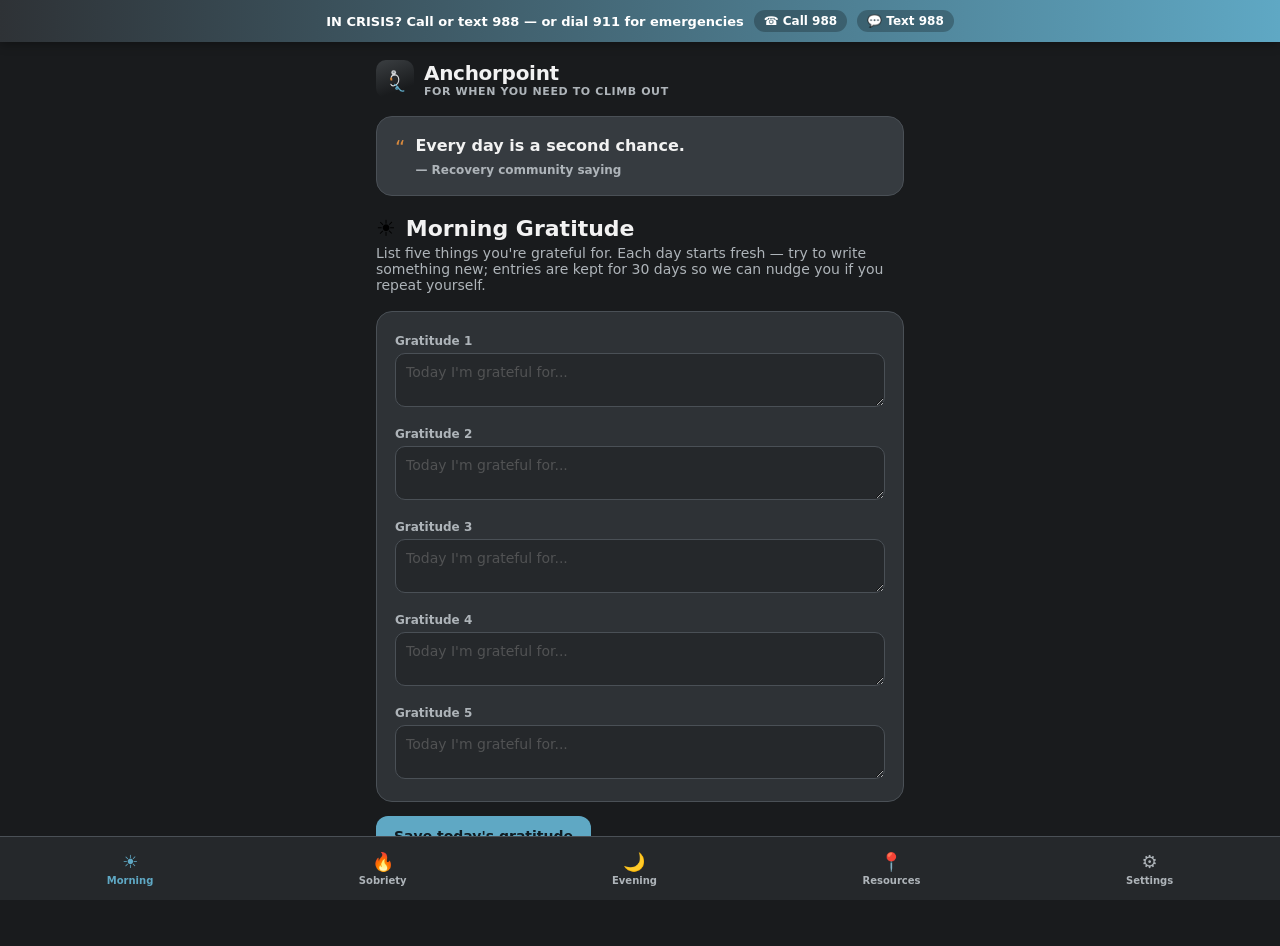
==== index.html @ 698696b4 "Add files via upload" ====
<!DOCTYPE html>
<html lang="en">
<head>
<meta charset="UTF-8" />
<meta name="viewport" content="width=device-width, initial-scale=1, viewport-fit=cover" />
<title>Anchorpoint — For When You Need To Climb Out</title>
<meta name="description" content="A free daily companion: gratitude journaling, sobriety tracking, nightly reflection, and local resources." />
<link rel="manifest" href="manifest.json" />
<link rel="icon" type="image/png" sizes="192x192" href="icon-192.png" />
<link rel="icon" type="image/png" sizes="512x512" href="icon-512.png" />
<link rel="apple-touch-icon" sizes="180x180" href="apple-touch-icon.png" />
<link rel="apple-touch-icon" sizes="167x167" href="apple-touch-icon-167.png" />
<link rel="apple-touch-icon" sizes="152x152" href="apple-touch-icon-152.png" />
<meta name="theme-color" content="#191B1D" />
<meta name="apple-mobile-web-app-capable" content="yes" />
<meta name="mobile-web-app-capable" content="yes" />
<meta name="apple-mobile-web-app-status-bar-style" content="black-translucent" />
<meta name="apple-mobile-web-app-title" content="Anchorpoint" />
<meta name="format-detection" content="telephone=no" />
<style>
* { box-sizing: border-box; }
html, body { margin: 0; padding: 0; }
body { -webkit-font-smoothing: antialiased; font-family: system-ui, -apple-system, sans-serif; }
input, textarea, button { font: inherit; }
::placeholder { opacity: 0.55; }
a { color: inherit; text-decoration: none; }
button { font-family: inherit; }
#root { min-height: 100vh; }
</style>
</head>
<body>
<div id="root"></div>
<script>
"use strict";

/* ===========================================================
   THEME TOKENS — Vivid / Calming / Modern (no pastels)
=========================================================== */
var THEMES = {
  anchorpoint: {
    name: "Anchorpoint", bg: "#191B1D", bgSoft: "#25282B", card: "#2E3236", cardAlt: "#363B40",
    border: "#4A5056", text: "#F2F2F2", textMuted: "#AEB4B9", primary: "#5FA8C4", primaryText: "#0F1B21",
    secondary: "#8B9096", accent: "#D98A3D", crisisBg: "linear-gradient(90deg,#2E3236,#5FA8C4)",
    crisisText: "#FFFFFF", display: "'Helvetica Neue', system-ui, sans-serif", body: "system-ui, sans-serif"
  },
  vivid: {
    name: "Vivid", bg: "#0B0E14", bgSoft: "#11151F", card: "#161B26", cardAlt: "#1C2230",
    border: "#2A3142", text: "#F5F7FA", textMuted: "#A6AFC0", primary: "#FF3D6E", primaryText: "#FFFFFF",
    secondary: "#00D9C0", accent: "#FFC400", crisisBg: "linear-gradient(90deg,#FF3B30,#FF8A00)",
    crisisText: "#FFFFFF", display: "'Arial Black', system-ui, sans-serif", body: "system-ui, sans-serif"
  },
  calming: {
    name: "Calming", bg: "#0E1B2A", bgSoft: "#122335", card: "#16263A", cardAlt: "#1B2D44",
    border: "#2B435C", text: "#E8F0EE", textMuted: "#9FB6C4", primary: "#3FA796", primaryText: "#06231E",
    secondary: "#6C8EBF", accent: "#C9A227", crisisBg: "linear-gradient(90deg,#1B4332,#2D6A4F)",
    crisisText: "#FFD60A", display: "Georgia, 'Times New Roman', serif", body: "system-ui, sans-serif"
  },
  modern: {
    name: "Modern", bg: "#FAFAFA", bgSoft: "#FFFFFF", card: "#FFFFFF", cardAlt: "#F2F3F5",
    border: "#E3E5E9", text: "#111827", textMuted: "#6B7280", primary: "#2563EB", primaryText: "#FFFFFF",
    secondary: "#111827", accent: "#DC2626", crisisBg: "#111827",
    crisisText: "#FFFFFF", display: "'Helvetica Neue', system-ui, sans-serif", body: "system-ui, sans-serif"
  }
};

/* ===========================================================
   366 NON-REPEATING NIGHTLY JOURNAL TOPICS
=========================================================== */
var TOPIC_BANK = {
  "Recovery": [
    "What does sobriety mean to you today?","Describe one trigger you faced today and how you handled it.",
    "What's one tool from your recovery toolkit you used this week?","Write about a moment today when you chose recovery over an old habit.",
    "What does \"one day at a time\" mean to you right now?","Who in your recovery network can you lean on this week?",
    "What does relapse prevention look like for you today?","Describe a craving you noticed today without acting on it.",
    "What step or principle of your program stood out today?","Write a letter to your future self about staying sober.",
    "What does accountability look like in your life right now?","Describe how your body feels different since getting sober.",
    "What's a recovery milestone you're working toward?","How did you practice honesty with yourself today?",
    "What does surrender mean in your recovery journey?","Write about a meeting, sponsor call, or support conversation you had.",
    "What's one fear about staying sober long-term?","Describe what \"rock bottom\" taught you.",
    "What boundary protected your recovery today?","How do you define a \"good recovery day\"?",
    "What's something about recovery that surprised you?","Write about a time recovery felt hard but you stayed the course.",
    "What does service to others look like for you in recovery?","Describe your relationship with structure and routine.",
    "What's a slogan or saying that keeps you grounded?","How has your definition of fun changed in sobriety?",
    "What does spiritual growth look like for you this week?","Write about a craving you overcame and how.",
    "What does \"progress not perfection\" mean to you today?","Describe a moment you felt proud of your recovery.",
    "What's one thing you're learning about yourself in recovery?","How do you handle boredom without old habits?",
    "What does it mean to forgive yourself in recovery?","Write about your support system and what makes it work.",
    "What's a recovery tool you haven't tried yet but want to?","Describe how your priorities have shifted since getting sober.",
    "What does \"keep it simple\" mean in your daily life?","Write about a time you asked for help in recovery.",
    "What does humility look like for you today?","How do you stay motivated on hard days?",
    "What's something recovery has given you that addiction took away?","Describe a ritual or routine that supports your sobriety.",
    "What does it feel like to trust yourself again?","Write about a moment of gratitude for your sobriety.",
    "What's one thing you'd tell someone just starting recovery?","How do you celebrate small wins in recovery?"
  ],
  "Mental Health": [
    "How would you describe your mood today, and why?","What's one thought pattern you noticed today that wasn't helpful?",
    "Describe a moment of anxiety today and what helped.","What does rest actually look like for you right now?",
    "Write about a feeling you've been avoiding.","What coping skill did you use today?",
    "How does your body feel when you're stressed?","What's something weighing on your mind tonight?",
    "Describe what calm feels like in your body.","What's a thought you want to challenge tonight?",
    "How did you take care of your mental health today?","What does self-compassion sound like in your own voice?",
    "Write about a time you felt truly understood.","What's one thing reflection has taught you lately?",
    "How do you know when you need to slow down?","Describe a moment you felt overwhelmed and what you did next.",
    "What's something you're proud of mentally pushing through today?","Write about your relationship with sleep this week.",
    "What does it feel like when your mind is loud?","How do you talk to yourself when you make a mistake?",
    "What's a worry you can set down for tonight?","Describe a feeling you had today without judging it.",
    "What helps you feel grounded when emotions run high?","Write about a pattern you're trying to change.",
    "What does emotional honesty look like for you?","How did you regulate a strong emotion today?",
    "What's something your mind needed today that it didn't get?","Describe what it feels like to feel safe.",
    "What's a small mental health win from today?","How do you separate your thoughts from facts?",
    "Write about a moment of clarity today.","What does healing feel like lately?",
    "How do you know the difference between rest and avoidance?","What's something you need to grieve or let go of?",
    "Describe how stress shows up in your body.","What's one boundary your mental health needs this week?",
    "How did you show yourself patience today?","What's a thought that kept coming back today?",
    "Write about what peace of mind looks like for you.","How do you recover after a hard emotional moment?",
    "What's something you're learning to sit with instead of fix?","Describe a moment you felt present today.",
    "What does it mean to feel \"enough\" today?","How did your inner critic show up today, and how did you respond?",
    "What's one thing you can do tomorrow for your mental health?","Write about a feeling that surprised you today."
  ],
  "Self-Care": [
    "What's one thing you did today just for you?","Describe your ideal morning routine.",
    "What does your body need more of this week?","Write about a meal that nourished you today.",
    "What's one habit you want to build for your wellbeing?","How did movement show up in your day, big or small?",
    "What's something you need to say no to this week?","Describe a moment of stillness today.",
    "What does \"taking care of yourself\" mean to you right now?","Write about a small comfort that helped today.",
    "What's one thing in your space that needs tidying or care?","How do you recharge after a hard day?",
    "What's a self-care habit you used to skip that you keep now?","Describe how you treated your body today.",
    "What's something you're proud of doing for your health today?","Write about a boundary you set for your own wellbeing.",
    "What does hydration, food, and sleep look like for you today?","What's one thing you'd add to your self-care routine?",
    "How do you know when you need a break?","Describe a moment you chose rest over hustle.",
    "What's something kind you can do for yourself tomorrow?","Write about a hobby or activity that fills your cup.",
    "What does it feel like to slow down on purpose?","How did you protect your energy today?",
    "What's one small luxury you allowed yourself this week?","Describe your relationship with your physical health right now.",
    "What's something you need to forgive your body for?","Write about a self-care practice that didn't work and why.",
    "What does it look like to put yourself first today?","How do you make time for joy in your routine?",
    "What's a sensory experience that calmed you today?","Describe how sunlight or fresh air affected your mood today.",
    "What's one thing your future self will thank you for doing today?","Write about a routine that grounds you.",
    "What does \"enough\" rest look like for your week?","How did you celebrate your body today?",
    "What's a self-care myth you've had to unlearn?","Describe a moment you chose comfort over perfection.",
    "What's one thing you can simplify in your daily routine?","How do you nurture your creativity?",
    "What's a ritual that marks the start or end of your day?","Write about how nature affected your mood this week.",
    "What does balance look like for you right now?","How did you listen to your body's signals today?",
    "What's one act of self-respect you practiced today?","Describe what it means to be gentle with yourself today."
  ],
  "Communication": [
    "Describe a conversation today where you spoke up for yourself.","What's something you need to communicate but haven't yet?",
    "Write about a time you listened more than you spoke today.","How did you handle disagreement today?",
    "What's a boundary you communicated this week?","Describe a moment you chose honesty over avoidance.",
    "What's something you wish you'd said differently today?","How do you ask for help when you need it?",
    "Write about a time you apologized and meant it.","What does active listening look like for you?",
    "Describe a conversation that left you feeling heard.","What's a hard conversation you're avoiding?",
    "How do you express anger in a healthy way?","What's something you need to clarify with someone?",
    "Write about a time you set a boundary and held it.","How do you communicate your needs without guilt?",
    "What's a misunderstanding you cleared up recently?","Describe how you handle feedback or criticism.",
    "What's one thing you appreciate about how someone communicates with you?","How do you stay calm during conflict?",
    "Write about a time silence said more than words.","What's a communication pattern from your past you're trying to change?",
    "How do you check in with someone you care about?","What's something you need to ask for directly?",
    "Describe a time you said no and it felt right.","What does vulnerability in conversation feel like for you?",
    "How do you repair a relationship after a conflict?","Write about a time you advocated for yourself.",
    "What's a word or tone you want to use less often?","How do you know when a conversation needs to happen?",
    "Describe a moment you chose curiosity over judgment.","What's something you need to thank someone for, out loud?",
    "How do you handle being misunderstood?","Write about a conversation you've been rehearsing in your head.",
    "What does respect sound like in conversation?","How do you communicate when you're triggered?",
    "What's a question you wish someone would ask you?","Describe a time you held your tongue and it helped.",
    "How do you give feedback without causing harm?","What's something you need to be more direct about?",
    "Write about how tone affects your conversations.","What's a conversation you're grateful you had?",
    "How do you communicate love or care to others?","What's a pattern of defensiveness you're working on?",
    "Describe a moment you chose connection over being right.","How do you want to be communicated with?"
  ],
  "Relationships": [
    "Write about a relationship that's healing in your life.","What does trust look like with someone close to you right now?",
    "Describe a relationship you're working to repair.","What's something you appreciate about someone in your life today?",
    "How has sobriety changed your relationships?","Write about a friend who shows up for you.",
    "What's a relationship boundary you're proud of holding?","Describe how your relationship with family has shifted.",
    "What's something you need from a relationship right now?","How do you show love to the people you care about?",
    "Write about a relationship you've had to let go of.","What does a healthy relationship look like to you?",
    "Describe a moment of connection you had today.","What's something you're learning about being a partner, parent, or friend?",
    "How do you rebuild trust after it's been broken?","Write about someone who believes in you.",
    "What's a relationship pattern you don't want to repeat?","Describe how you show up for others now versus before.",
    "What's something you need to forgive in a relationship?","How do you balance independence and closeness?",
    "Write about a relationship that challenges you to grow.","What does loyalty mean to you?",
    "Describe a moment someone showed up for you unexpectedly.","What's a relationship you're grateful for tonight?",
    "How do you handle people who aren't supportive of your recovery?","Write about your relationship with your children or family role.",
    "What's something you want to repair with someone this month?","Describe what unconditional support looks like to you.",
    "What's a relationship lesson your journey has taught you?","How do you maintain friendships while protecting your sobriety?",
    "Write about a mentor or role model in your life.","What's something you need to say to someone you've hurt?",
    "Describe a relationship where you feel fully yourself.","What's a way you've grown as a friend or family member?",
    "How do you handle distance in a relationship that matters to you?","Write about a time someone's patience changed you.",
    "What's something you admire about a person close to you?","Describe how your relationship with yourself affects others.",
    "What's a new relationship you'd like to build?","How do you know who deserves your trust?",
    "Write about a relationship that taught you to set boundaries.","What's something you need to release from an old relationship?",
    "Describe a moment of forgiveness, given or received.","What does chosen family mean to you?",
    "How do you show up differently in relationships since getting sober?","Write about a relationship you want to nurture this week."
  ],
  "Looking Back": [
    "What's one thing addiction took from you that you're reclaiming?","Write about a memory you've made peace with.",
    "What's something you've learned from a past mistake?","Describe how far you've come since your hardest days.",
    "What's a lie addiction told you that you no longer believe?","Write about a moment you knew things had to change.",
    "What's something you regret, and what have you done to make amends?","Describe a relationship that's healing since your hardest days.",
    "What's a version of yourself you're grateful you left behind?","Write about the moment you decided to get help.",
    "What's something you're still working to forgive yourself for?","Describe how shame showed up in your past and how you handle it now.",
    "What's a pattern from your past you refuse to repeat?","Write about someone you owe an apology to, and what you'd say.",
    "What's a consequence of addiction that taught you the most?","Describe what hitting your turning point felt like.",
    "What's something you've rebuilt since getting sober?","Write about a fear from your past that no longer controls you.",
    "What's a belief about yourself addiction created that you're unlearning?","Describe how your definition of strength has changed.",
    "What's something you've had to grieve from your past?","Write about a moment of denial you can now see clearly.",
    "What's a wound from your past you're actively healing?","Describe how you've made peace with time you feel you lost.",
    "What's something you're proud you survived?","Write about a person you've forgiven from your past.",
    "What's a habit from your past life you've replaced with something healthier?","Describe what accountability has looked like in repairing the past.",
    "What's something your past self needed to hear?","Write a letter of compassion to who you were a year ago.",
    "What's a memory that used to bring shame that now brings perspective?","Describe how your story has shaped your recovery journey.",
    "What's something you've stopped blaming yourself for?","Write about how you've changed the story you tell about your past.",
    "What's a relationship from your past that taught you who not to be?","Describe a moment you chose growth over guilt.",
    "What's something you needed during your hardest days that you can give yourself now?","Write about how your past has shaped your purpose today.",
    "What's a wall you've broken down since your hardest season?","Describe what closure looks like for a chapter of your past.",
    "What's something you're finally ready to let go of?","Write about the difference between who you were and who you are.",
    "What's a painful memory that's lost its power over you?","Describe how you honor your past without living in it.",
    "What's something your story can offer someone still struggling?","Write about the courage it took to get to today."
  ],
  "Positive Memories": [
    "Describe a memory that always makes you smile.","Write about a moment you felt completely free.",
    "What's a memory with family that you cherish?","Describe a moment you felt proud of yourself.",
    "What's a happy memory from childhood you'd like to revisit?","Write about a trip or place that brought you peace.",
    "What's a memory of laughter you haven't thought about in a while?","Describe a moment someone made you feel truly loved.",
    "What's a memory from early sobriety you're grateful for?","Write about a small moment of joy from this past year.",
    "What's a memory that reminds you who you really are?","Describe a celebration or milestone you'll never forget.",
    "What's a memory with a grandparent, parent, or mentor that shaped you?","Write about a time you felt completely at peace.",
    "What's a memory of accomplishment outside of recovery?","Describe a moment of connection with nature you remember fondly.",
    "What's a memory that reminds you of your strength?","Write about a song, smell, or place that brings back good memories.",
    "What's a memory with your kids or grandkids you treasure?","Describe a time a stranger's kindness stuck with you.",
    "What's a memory of overcoming something hard?","Write about a favorite holiday or tradition memory.",
    "What's a memory that still makes you laugh out loud?","Describe a moment you felt unconditionally accepted.",
    "What's a memory from a hobby or passion that lights you up?","Write about a pet or animal that brought you joy.",
    "What's a memory of feeling safe and at home?","Describe a moment you felt brave.",
    "What's a memory of a friendship that shaped who you are?","Write about your favorite memory from this past month.",
    "What's a memory of a meal shared with people you love?","Describe a moment you felt limitless possibility.",
    "What's a memory tied to music that still moves you?","Write about a moment you felt deeply grateful.",
    "What's your favorite memory of a sibling or sibling figure?","Describe a memory of being outdoors that grounded you.",
    "What's a memory that taught you something about love?","Write about a time you surprised yourself in a good way.",
    "What's your favorite memory from before things got hard?","Describe a moment of pure contentment.",
    "What's a memory that reminds you life is worth living?","Write about a teacher, coach, or mentor's words that stuck with you.",
    "What's a memory of helping someone that felt good?","Describe a moment you felt hope for the first time in a while.",
    "What's a favorite memory you've made since getting sober?","Write about a memory you want to create more of."
  ],
  "Goals": [
    "What's one goal you're working toward this month?","Write about a habit you want to build this year.",
    "What does success look like for you six months from now?","Describe a goal that scares you a little, in a good way.",
    "What's one small step you can take tomorrow toward a bigger goal?","Write about a skill you want to learn in recovery.",
    "What's a financial goal you're working toward?","Describe what your ideal day looks like a year from now.",
    "What's one relationship goal you have?","Write about a career or work goal you're pursuing.",
    "What's a health goal you want to commit to?","Describe a goal you've already accomplished in recovery.",
    "What's something you want to learn more about?","Write about a goal you've had to adjust and why.",
    "What's a creative project you want to start or finish?","Describe what \"thriving\" looks like for you, not just surviving.",
    "What's a goal you've been putting off?","Write about a goal that would make your future self proud.",
    "What's one thing you want to accomplish before the year ends?","Describe a goal related to your family or home life.",
    "What's a goal you have for your mental health?","Write about a dream you haven't given up on.",
    "What's one habit you want to break this year?","Describe a goal that connects to helping others.",
    "What's something you want to be known for?","Write about a goal tied to your education or training.",
    "What's one thing standing between you and a goal, and how will you move past it?","Describe a five-year vision for your life.",
    "What's a goal you can celebrate progress on this week?","Write about a goal related to your sobriety milestones.",
    "What's something you want to give yourself permission to want?","Describe a goal you're working on with someone else's support.",
    "What's one fear holding you back from a goal?","Write about a goal you set just for yourself, no one else.",
    "What's a goal related to your living situation or home?","Describe what \"enough\" looks like for your goals, avoiding burnout.",
    "What's a goal you want to revisit and recommit to?","Write about how your goals have changed since getting sober.",
    "What's one thing you can do this week to move closer to a goal?","Describe a goal that reflects your values, not just achievement.",
    "What's a travel or adventure goal you have?","Write about a goal you want to accomplish with your family.",
    "What's something you're building toward that excites you?","Describe the version of yourself your goals are leading you to become.",
    "What's one goal you're proud to be chasing, even if it's hard?","Write about what you want this next chapter of your life to look like."
  ]
};

function buildTopicDeck() {
  var all = [];
  Object.keys(TOPIC_BANK).forEach(function(cat) {
    TOPIC_BANK[cat].forEach(function(t) { all.push({ category: cat, text: t }); });
  });
  var seed = 19840613;
  function rand() {
    seed = (seed + 0x6d2b79f5) | 0;
    var t = Math.imul(seed ^ (seed >>> 15), 1 | seed);
    t = (t + Math.imul(t ^ (t >>> 7), 61 | t)) ^ t;
    return ((t ^ (t >>> 14)) >>> 0) / 4294967296;
  }
  for (var i = all.length - 1; i > 0; i--) {
    var j = Math.floor(rand() * (i + 1));
    var tmp = all[i]; all[i] = all[j]; all[j] = tmp;
  }
  return all.slice(0, 366);
}
var TOPIC_DECK = buildTopicDeck();

function dayOfYear(d) {
  var start = new Date(d.getFullYear(), 0, 0);
  return Math.floor((d - start) / 86400000);
}
function dateKey(d) {
  var y = d.getFullYear();
  var m = String(d.getMonth() + 1).padStart(2, "0");
  var day = String(d.getDate()).padStart(2, "0");
  return y + "-" + m + "-" + day;
}

var QUOTES = [
  ["One day at a time.", "Alcoholics Anonymous saying"],
  ["This too shall pass.", "Persian proverb"],
  ["Progress, not perfection.", "Recovery community saying"],
  ["The journey of a thousand miles begins with a single step.", "Lao Tzu"],
  ["Fall seven times, stand up eight.", "Japanese proverb"],
  ["Out of difficulties grow miracles.", "Jean de La Bruyere"],
  ["What lies behind us and before us are small matters compared to what lies within us.", "Ralph Waldo Emerson"],
  ["Turn your wounds into wisdom.", "Oprah Winfrey"],
  ["You are not your mistakes.", "Recovery community saying"],
  ["Rock bottom became the solid foundation on which I rebuilt my life.", "J.K. Rowling"],
  ["Courage doesn't always roar.", "Mary Anne Radmacher"],
  ["The cave you fear to enter holds the treasure you seek.", "Joseph Campbell"],
  ["Healing takes time, and asking for help is a courageous step.", "Mariska Hargitay"],
  ["You don't have to see the whole staircase, just take the first step.", "Martin Luther King Jr."],
  ["Every storm runs out of rain.", "Maya Angelou"],
  ["What we plant in the soil of contemplation, we shall reap in the harvest of action.", "Meister Eckhart"],
  ["You are stronger than you think.", "Recovery community saying"],
  ["Be patient with yourself. Self-growth is tender; it's holy ground.", "Stephen Covey"],
  ["The only way out is through.", "Robert Frost"],
  ["Hope is the thing with feathers.", "Emily Dickinson"],
  ["It does not matter how slowly you go as long as you do not stop.", "Confucius"],
  ["Just keep going. Everybody gets better if they keep at it.", "Ted Lasso (Apple TV)"],
  ["A smooth sea never made a skilled sailor.", "Franklin D. Roosevelt"],
  ["Not all storms come to disrupt your life, some come to clear your path.", "Recovery community saying"],
  ["Recovery is not a race. You don't have to feel guilty if it takes you longer than you thought it would.", "Recovery community saying"],
  ["Nothing changes if nothing changes.", "Recovery community saying"],
  ["Keep your face always toward the sunshine, and shadows will fall behind you.", "Walt Whitman"],
  ["Difficult roads often lead to beautiful destinations.", "Zig Ziglar"],
  ["You are allowed to be both a masterpiece and a work in progress.", "Sophia Bush"],
  ["The strongest people are not those who show strength in front of us, but those who win battles we know nothing about.", "Recovery community saying"],
  ["With the new day comes new strength and new thoughts.", "Eleanor Roosevelt"],
  ["Sobriety doesn't mean the end. It means the beginning of a new life.", "Recovery community saying"],
  ["I am not what happened to me, I am what I choose to become.", "Carl Jung"],
  ["The struggle you're in today is developing the strength you need for tomorrow.", "Robert Tew"],
  ["Sometimes the smallest step in the right direction ends up being the biggest step of your life.", "Naeem Callaway"],
  ["It always seems impossible until it's done.", "Nelson Mandela"],
  ["You have power over your mind, not outside events.", "Marcus Aurelius"],
  ["Growth is painful. Change is painful. But nothing is as painful as staying stuck somewhere you don't belong.", "Mandy Hale"],
  ["The wound is the place where the light enters you.", "Rumi"],
  ["Trust the timing of your life.", "Recovery community saying"],
  ["Every day is a second chance.", "Recovery community saying"],
  ["Be gentle with yourself, you're doing the best you can.", "Recovery community saying"],
  ["Surrender to win.", "Alcoholics Anonymous saying"],
  ["Let go or be dragged.", "Zen proverb"],
  ["You can't go back and change the beginning, but you can start where you are and change the ending.", "C.S. Lewis"],
  ["The comeback is always stronger than the setback.", "Recovery community saying"],
  ["What you survived was not weakness, it was the proof you can endure.", "Recovery community saying"],
  ["Action is the foundational key to all success.", "Pablo Picasso"],
  ["The best way out is always through.", "Robert Frost"],
  ["You are someone's reason to keep going.", "Recovery community saying"]
];

var RESOURCE_CATEGORIES = [
  { key: "crisis", label: "Crisis Support", desc: "988 Suicide & Crisis Lifeline, Crisis Text Line", url: function(z) { return "https://988lifeline.org"; }, always: true },
  { key: "aa_inperson", label: "AA Meetings \u2014 In Person", desc: "Find nearby Alcoholics Anonymous meetings on the map", url: function(z) { return "https://www.google.com/maps/search/?api=1&query=" + encodeURIComponent("AA meetings near " + z); } },
  { key: "mh", label: "Mental Health Providers", desc: "Find counselors & mental health treatment", url: function(z) { return "https://findtreatment.gov/locator?sAddr=" + z; } },
  { key: "sud", label: "Addiction / Substance Use Treatment", desc: "Rehab, detox, MAT providers", url: function(z) { return "https://findtreatment.gov/locator?sAddr=" + z; } },
  { key: "iop", label: "IOP / PHP / Outpatient Services", desc: "Intensive outpatient & outpatient programs \u2014 use filters on the site to narrow to outpatient", url: function(z) { return "https://findtreatment.gov/locator?sAddr=" + z; } },
  { key: "sober", label: "Sober Living", desc: "Oxford House recovery residences \u2014 search by zip once there", url: function(z) { return "https://www.oxfordvacancies.com/"; }, always: true },
  { key: "medicaid", label: "Medicaid & Insurance", desc: "Apply or check coverage by state", url: function(z) { return "https://www.medicaid.gov/state-overviews/index.html"; }, always: true },
  { key: "homeless", label: "Homelessness / Shelters", desc: "HUD's shelter, health, and clothing locator \u2014 enter your location once there", url: function(z) { return "https://www.hud.gov/findshelter"; }, always: true },
  { key: "211", label: "211 Community Help Line", desc: "Finds your local 211 office (211 is region-by-region, not one national site)", url: function(z) { return "https://www.211.org/about-us/your-local-211"; }, always: true },
  { key: "food", label: "Food Pantries / Soup Kitchens", desc: "Find a food bank \u2014 enter your zip once there", url: function(z) { return "https://www.feedingamerica.org/find-your-local-foodbank"; }, always: true },
  { key: "transport", label: "Transportation Assistance", desc: "Local rides, bus passes, gas help \u2014 via your local 211", url: function(z) { return "https://www.211.org/about-us/your-local-211"; }, always: true },
  { key: "clothing", label: "Clothing Assistance", desc: "Free or low-cost clothing \u2014 via your local 211", url: function(z) { return "https://www.211.org/about-us/your-local-211"; }, always: true },
  { key: "jobs", label: "Jobs (Temp & Long-Term)", desc: "Local job openings", url: function(z) { return "https://www.careeronestop.org/JobSearch/job-search.aspx?location=" + z; } },
  { key: "training", label: "Job Training & Centers", desc: "American Job Centers near you", url: function(z) { return "https://www.careeronestop.org/LocalHelp/AmericanJobCenters/find-american-job-centers.aspx?location=" + z; } },
  { key: "education", label: "Education / GED", desc: "Adult education & GED programs", url: function(z) { return "https://www.careeronestop.org/LocalHelp/EducationTraining/find-ged-classes.aspx?location=" + z; } },
  { key: "health", label: "Health Providers / Clinics", desc: "Low-cost & community health centers", url: function(z) { return "https://findahealthcenter.hrsa.gov/?zip=" + z + "&radius=25&incrementalsearch=true"; } }
];

/* ===========================================================
   localStorage persistence
=========================================================== */
function readLS(key, fallback) {
  try {
    var raw = localStorage.getItem(key);
    return raw !== null ? JSON.parse(raw) : fallback;
  } catch (e) { return fallback; }
}
function writeLS(key, value) {
  try { localStorage.setItem(key, JSON.stringify(value)); } catch (e) {}
}
function removeLS(key) {
  try { localStorage.removeItem(key); } catch (e) {}
}
function listLS(prefix) {
  var keys = [];
  for (var i = 0; i < localStorage.length; i++) {
    var k = localStorage.key(i);
    if (k && k.indexOf(prefix) === 0) keys.push(k);
  }
  return keys;
}

/* ===========================================================
   DOM helpers
=========================================================== */
function el(tag, attrs, children) {
  var e = document.createElement(tag);
  attrs = attrs || {};
  Object.keys(attrs).forEach(function(k) {
    if (k === "style" && typeof attrs[k] === "object") {
      Object.assign(e.style, attrs[k]);
    } else if (k.indexOf("on") === 0 && typeof attrs[k] === "function") {
      e.addEventListener(k.slice(2).toLowerCase(), attrs[k]);
    } else if (k === "html") {
      e.innerHTML = attrs[k];
    } else {
      e.setAttribute(k, attrs[k]);
    }
  });
  (children || []).forEach(function(c) {
    if (c === null || c === undefined) return;
    if (typeof c === "string") e.appendChild(document.createTextNode(c));
    else e.appendChild(c);
  });
  return e;
}

/* ===========================================================
   STATE
=========================================================== */
var state = {
  theme: readLS("settings:theme", "anchorpoint"),
  tab: "gratitude"
};
function theme() { return THEMES[state.theme] || THEMES.anchorpoint; }

/* ===========================================================
   RENDER ROOT
=========================================================== */
var root = document.getElementById("root");

function render() {
  var t = theme();
  document.body.style.background = t.bg;
  root.innerHTML = "";

  var wrap = el("div", { style: { minHeight: "100vh", background: t.bg, fontFamily: t.body, paddingBottom: "calc(90px + env(safe-area-inset-bottom, 0px))" } });
  var banner = crisisBanner(t);
  wrap.appendChild(banner);
  var spacer = el("div");
  wrap.appendChild(spacer);

  var container = el("div", { style: { maxWidth: "560px", margin: "0 auto", padding: "18px 16px 0" } });

  // header
  var logoMark = el("div", {
    style: { width: "38px", height: "38px", borderRadius: "10px", background: "linear-gradient(160deg,#3B3F42,#191B1D 75%)", display: "flex", alignItems: "center", justifyContent: "center", flexShrink: "0", overflow: "hidden" }
  });
  logoMark.innerHTML = '<svg width="26" height="26" viewBox="0 0 512 512" fill="none" xmlns="http://www.w3.org/2000/svg">'
    + '<circle cx="230" cy="130" r="46" fill="#D5D8DA" stroke="#8B9096" stroke-width="3"/>'
    + '<circle cx="230" cy="122" r="20" fill="#9AA0A5" stroke="#6B7075" stroke-width="2"/>'
    + '<circle cx="230" cy="122" r="7" fill="#6B7075"/>'
    + '<ellipse cx="230" cy="168" rx="20" ry="14" fill="none" stroke="#D5D8DA" stroke-width="14"/>'
    + '<path d="M240 174C300 170,330 210,330 265C330 320,300 365,250 385C210 400,185 385,175 360" fill="none" stroke="#D5D8DA" stroke-width="22" stroke-linecap="round"/>'
    + '<path d="M240 174C200 178,180 210,180 250" fill="none" stroke="#D5D8DA" stroke-width="22" stroke-linecap="round"/>'
    + '<rect x="163" y="228" width="38" height="58" rx="10" fill="#D98A3D" stroke="#7A4718" stroke-width="2" transform="rotate(-6 182 257)"/>'
    + '<path d="M250 360C260 385,300 390,315 415C330 440,310 460,285 455C265 451,268 425,290 420C310 416,330 435,345 460C360 485,400 500,430 490" fill="none" stroke="#5FA8C4" stroke-width="24" stroke-linecap="round" stroke-linejoin="round"/>'
    + '</svg>';
  var header = el("div", { style: { display: "flex", alignItems: "center", gap: "10px", marginBottom: "18px" } }, [
    logoMark,
    el("div", {}, [
      el("div", { style: { fontFamily: t.display, fontWeight: "900", fontSize: "20px", color: t.text, letterSpacing: "-0.3px" } }, ["Anchorpoint"]),
      el("div", { style: { fontSize: "11px", color: t.textMuted, fontWeight: "700", letterSpacing: "0.6px", textTransform: "uppercase" } }, ["For When You Need To Climb Out"])
    ])
  ]);
  container.appendChild(header);

  if (state.tab === "gratitude") container.appendChild(quoteCard(t));

  var tabRenderers = {
    gratitude: renderGratitudeTab,
    sobriety: renderSobrietyTab,
    journal: renderJournalTab,
    resources: renderResourcesTab,
    settings: renderSettingsTab
  };
  container.appendChild(tabRenderers[state.tab](t));

  wrap.appendChild(container);
  wrap.appendChild(bottomNav(t));
  root.appendChild(wrap);

  // Match the spacer to the crisis banner's true rendered height (it wraps
  // to different heights depending on screen width, text size, and notch
  // safe-area inset) so content never sits underneath it.
  spacer.style.height = banner.offsetHeight + "px";
}
window.addEventListener("resize", function() {
  var b = document.querySelector('[data-crisis-banner="1"]');
  if (b && b.nextSibling) b.nextSibling.style.height = b.offsetHeight + "px";
});

/* ===========================================================
   SHARED UI PIECES
=========================================================== */
function card(t, children, extraStyle) {
  var style = { background: t.card, border: "1px solid " + t.border, borderRadius: "16px", padding: "18px" };
  Object.assign(style, extraStyle || {});
  return el("div", { style: style }, children);
}
function sectionLabel(t, text) {
  return el("div", { style: { fontFamily: t.display, fontWeight: "800", fontSize: "13px", letterSpacing: "1.2px", textTransform: "uppercase", color: t.textMuted, marginBottom: "10px" } }, [text]);
}
function primaryButton(t, text, onClick) {
  return el("button", {
    onclick: onClick,
    style: { background: t.primary, color: t.primaryText, border: "none", borderRadius: "12px", padding: "12px 18px", fontWeight: "700", fontSize: "14px", cursor: "pointer" }
  }, [text]);
}
function crisisBanner(t) {
  return el("div", {
    "data-crisis-banner": "1",
    style: {
      position: "fixed", top: "0", left: "0", right: "0", zIndex: "1000", background: t.crisisBg, color: t.crisisText,
      padding: "calc(10px + env(safe-area-inset-top, 0px)) 14px 10px", display: "flex", alignItems: "center", justifyContent: "center", gap: "10px", flexWrap: "wrap",
      textAlign: "center", boxShadow: "0 2px 10px rgba(0,0,0,0.35)"
    }
  }, [
    el("span", { style: { fontWeight: "900", fontSize: "13px" } }, ["IN CRISIS? Call or text 988 \u2014 or dial 911 for emergencies"]),
    el("a", { href: "tel:988", style: { display: "inline-flex", alignItems: "center", gap: "4px", background: "rgba(0,0,0,0.25)", color: t.crisisText, padding: "4px 10px", borderRadius: "999px", fontWeight: "800", fontSize: "12px" } }, ["\u260E Call 988"]),
    el("a", { href: "sms:988", style: { display: "inline-flex", alignItems: "center", gap: "4px", background: "rgba(0,0,0,0.25)", color: t.crisisText, padding: "4px 10px", borderRadius: "999px", fontWeight: "800", fontSize: "12px" } }, ["\uD83D\uDCAC Text 988"])
  ]);
}
function quoteCard(t) {
  var doy = dayOfYear(new Date()) % QUOTES.length;
  var q = QUOTES[doy];
  return card(t, [
    el("div", { style: { display: "flex", gap: "10px" } }, [
      el("span", { style: { fontSize: "20px", color: t.accent, flexShrink: "0" } }, ["\u201C"]),
      el("div", {}, [
        el("div", { style: { fontFamily: t.display, fontSize: "16px", color: t.text, fontWeight: "700", lineHeight: "1.4" } }, [q[0]]),
        el("div", { style: { fontSize: "12px", color: t.textMuted, marginTop: "6px", fontWeight: "600" } }, ["\u2014 " + q[1]])
      ])
    ])
  ], { background: t.cardAlt, marginBottom: "20px" });
}

var TABS = [
  { key: "gratitude", label: "Morning", icon: "\u2600\uFE0F" },
  { key: "sobriety", label: "Sobriety", icon: "\uD83D\uDD25" },
  { key: "journal", label: "Evening", icon: "\uD83C\uDF19" },
  { key: "resources", label: "Resources", icon: "\uD83D\uDCCD" },
  { key: "settings", label: "Settings", icon: "\u2699\uFE0F" }
];
function bottomNav(t) {
  var nav = el("div", {
    style: { position: "fixed", bottom: "0", left: "0", right: "0", background: t.bgSoft, borderTop: "1px solid " + t.border, display: "flex", justifyContent: "space-around", padding: "8px 4px calc(8px + env(safe-area-inset-bottom, 0px))", zIndex: "900" }
  });
  TABS.forEach(function(tb) {
    var active = state.tab === tb.key;
    var btn = el("button", {
      onclick: function() { state.tab = tb.key; render(); },
      style: { background: "none", border: "none", display: "flex", flexDirection: "column", alignItems: "center", gap: "3px", padding: "6px 10px", cursor: "pointer", color: active ? t.primary : t.textMuted }
    }, [
      el("span", { style: { fontSize: "18px" } }, [tb.icon]),
      el("span", { style: { fontSize: "10px", fontWeight: "700" } }, [tb.label])
    ]);
    nav.appendChild(btn);
  });
  return nav;
}

/* ===========================================================
   GRATITUDE TAB
=========================================================== */
function renderGratitudeTab(t) {
  var today = new Date();
  var key = "gratitude:" + dateKey(today);
  var entries = readLS(key, ["", "", "", "", ""]);

  var wrap = el("div");
  wrap.appendChild(el("div", { style: { display: "flex", alignItems: "center", gap: "10px", marginBottom: "4px" } }, [
    el("span", { style: { fontSize: "22px" } }, ["\u2600\uFE0F"]),
    el("h2", { style: { fontFamily: t.display, fontSize: "22px", margin: "0", color: t.text } }, ["Morning Gratitude"])
  ]));
  wrap.appendChild(el("p", { style: { color: t.textMuted, fontSize: "14px", marginTop: "4px", marginBottom: "18px" } },
    ["List five things you're grateful for. Each day starts fresh \u2014 try to write something new; entries are kept for 30 days so we can nudge you if you repeat yourself."]));

  // Prune anything older than 30 days so storage doesn't grow forever
  // and old entries drop out of the duplicate check automatically.
  var THIRTY_DAYS_MS = 30 * 24 * 60 * 60 * 1000;
  var cutoff = new Date(today.getTime() - THIRTY_DAYS_MS);
  var cutoffKey = dateKey(cutoff);
  var allGratitudeKeys = listLS("gratitude:").filter(function(k) { return k !== key; });
  allGratitudeKeys.forEach(function(k) {
    var d = k.replace("gratitude:", "");
    if (d < cutoffKey) removeLS(k);
  });

  var pastKeys = allGratitudeKeys.filter(function(k) { return k.replace("gratitude:", "") >= cutoffKey; }).sort();
  var pastSet = {};
  pastKeys.forEach(function(k) {
    var items = readLS(k, []);
    items.forEach(function(txt) { if (txt && txt.trim()) pastSet[txt.trim().toLowerCase()] = true; });
  });
  var repeat = entries.find(function(e) { return e.trim() && pastSet[e.trim().toLowerCase()]; });
  if (repeat) {
    wrap.appendChild(el("div", { style: { background: t.cardAlt, border: "1px dashed " + t.secondary, borderRadius: "12px", padding: "12px", marginBottom: "16px", fontSize: "13px", color: t.text } },
      ["\u2728 You've written something similar to \"" + repeat + "\" in the last 30 days \u2014 see if you can find a new detail today."]));
  }

  var inputs = [];
  var cardBody = [];
  entries.forEach(function(val, i) {
    var ta = el("textarea", {
      rows: "2", placeholder: "Today I'm grateful for...",
      style: { width: "100%", marginTop: "4px", background: t.bgSoft, color: t.text, border: "1px solid " + t.border, borderRadius: "10px", padding: "10px", fontSize: "14px", resize: "vertical", boxSizing: "border-box" }
    });
    ta.value = val;
    inputs.push(ta);
    cardBody.push(el("div", { style: { marginBottom: i < 4 ? "12px" : "0" } }, [
      el("label", { style: { fontSize: "12px", color: t.textMuted, fontWeight: "700" } }, ["Gratitude " + (i + 1)]),
      ta
    ]));
  });
  wrap.appendChild(card(t, cardBody));

  var flashSpan = el("span", { style: { color: t.secondary, fontWeight: "700", fontSize: "13px", display: "none" } }, ["\u2713 Saved"]);
  var saveRow = el("div", { style: { marginTop: "14px", display: "flex", alignItems: "center", gap: "12px" } }, [
    primaryButton(t, "Save today's gratitude", function() {
      var next = inputs.map(function(i) { return i.value; });
      writeLS(key, next);
      flashSpan.style.display = "inline";
      setTimeout(function() { flashSpan.style.display = "none"; }, 1800);
    }),
    flashSpan
  ]);
  wrap.appendChild(saveRow);

  if (pastKeys.length > 0) {
    wrap.appendChild(el("div", { style: { marginTop: "26px" } }, [sectionLabel(t, "Past entries")]));
    var displayKeys = pastKeys.slice().reverse().slice(0, 10);
    displayKeys.forEach(function(k) {
      var items = readLS(k, []).filter(Boolean);
      var lines = items.map(function(txt) { return el("div", { style: { fontSize: "13px", color: t.text, marginBottom: "2px" } }, ["\u2022 " + txt]); });
      wrap.appendChild(card(t, [
        el("div", { style: { fontWeight: "800", fontSize: "13px", color: t.secondary, marginBottom: "6px" } }, [k.replace("gratitude:", "")])
      ].concat(lines), { marginBottom: "10px" }));
    });
    if (pastKeys.length > displayKeys.length) {
      wrap.appendChild(el("div", { style: { fontSize: "12px", color: t.textMuted, marginTop: "4px" } },
        ["Showing your 10 most recent days. Entries are kept for 30 days total for the duplicate check above, then cleared automatically."]));
    }
  }

  return wrap;
}

/* ===========================================================
   SOBRIETY TAB
=========================================================== */
function durationSince(dateStr) {
  if (!dateStr) return null;
  var start = new Date(dateStr + "T00:00:00");
  if (isNaN(start.getTime())) return null;
  var now = new Date();
  var ms = now - start;
  if (ms < 0) return { invalid: true };
  var totalDays = Math.floor(ms / 86400000);
  var years = now.getFullYear() - start.getFullYear();
  var months = now.getMonth() - start.getMonth();
  var days = now.getDate() - start.getDate();
  if (days < 0) { months -= 1; days += new Date(now.getFullYear(), now.getMonth(), 0).getDate(); }
  if (months < 0) { years -= 1; months += 12; }
  return { years: years, months: months, days: days, totalDays: totalDays };
}
var MILESTONES = [
  { label: "1 Day", days: 1 },
  { label: "7 Days", days: 7 },
  { label: "30 Days", days: 30 },
  { label: "60 Days", days: 60 },
  { label: "90 Days", days: 90 },
  { label: "180 Days", days: 180 },
  { label: "1 Year", days: 365 }
];
function renderSobrietyTab(t) {
  var data = readLS("sobriety:tracker", [
    { name: "Alcohol", since: "" }, { name: "Substance 2", since: "" }, { name: "Substance 3", since: "" },
    { name: "Substance 4", since: "" }, { name: "Substance 5", since: "" }
  ]);
  var wrap = el("div");
  wrap.appendChild(el("div", { style: { display: "flex", alignItems: "center", gap: "10px", marginBottom: "4px" } }, [
    el("span", { style: { fontSize: "22px" } }, ["\uD83D\uDD25"]),
    el("h2", { style: { fontFamily: t.display, fontSize: "22px", margin: "0", color: t.text } }, ["Sobriety Tracker"])
  ]));
  wrap.appendChild(el("p", { style: { color: t.textMuted, fontSize: "14px", marginTop: "4px", marginBottom: "18px" } },
    ["Track up to five substances with the exact date \u2014 including year \u2014 you got clean. Earn milestone awards as you go."]));

  data.forEach(function(d, i) {
    var nameInput = el("input", {
      value: d.name, placeholder: "Substance name",
      style: { width: "100%", background: "transparent", border: "none", borderBottom: "2px solid " + t.border, color: t.text, fontFamily: t.display, fontWeight: "800", fontSize: "17px", padding: "4px 0", marginBottom: "14px", outline: "none", boxSizing: "border-box" }
    });
    nameInput.value = d.name;
    nameInput.addEventListener("input", function() {
      data[i].name = nameInput.value;
      writeLS("sobriety:tracker", data);
    });

    var dateInput = el("input", {
      type: "date", max: dateKey(new Date()),
      style: { width: "100%", marginTop: "4px", background: t.bgSoft, color: t.text, border: "1px solid " + t.border, borderRadius: "10px", padding: "10px", fontSize: "14px", boxSizing: "border-box" }
    });
    dateInput.value = d.since;

    var statsHolder = el("div");
    var badgesHolder = el("div");
    function renderStats() {
      statsHolder.innerHTML = "";
      badgesHolder.innerHTML = "";
      var dur = durationSince(dateInput.value);
      if (dur && !dur.invalid) {
        var row = el("div", { style: { marginTop: "14px", display: "flex", gap: "10px", flexWrap: "wrap" } });
        [["Years", dur.years], ["Months", dur.months], ["Days", dur.days]].forEach(function(pair) {
          row.appendChild(el("div", { style: { background: t.cardAlt, borderRadius: "12px", padding: "10px 16px", textAlign: "center", flex: "1 1 80px" } }, [
            el("div", { style: { fontFamily: t.display, fontSize: "24px", fontWeight: "900", color: t.primary } }, [String(pair[1])]),
            el("div", { style: { fontSize: "11px", color: t.textMuted, fontWeight: "700", textTransform: "uppercase" } }, [pair[0]])
          ]));
        });
        row.appendChild(el("div", { style: { background: t.cardAlt, borderRadius: "12px", padding: "10px 16px", textAlign: "center", flex: "1 1 100px" } }, [
          el("div", { style: { fontFamily: t.display, fontSize: "24px", fontWeight: "900", color: t.secondary } }, [String(dur.totalDays)]),
          el("div", { style: { fontSize: "11px", color: t.textMuted, fontWeight: "700", textTransform: "uppercase" } }, ["Total Days"])
        ]));
        statsHolder.appendChild(row);

        var badgeLabel = el("div", { style: { fontSize: "11px", color: t.textMuted, fontWeight: "700", textTransform: "uppercase", letterSpacing: "0.5px", marginTop: "16px", marginBottom: "8px" } }, ["Milestone Awards"]);
        badgesHolder.appendChild(badgeLabel);
        var badgeRow = el("div", { style: { display: "flex", gap: "8px", flexWrap: "wrap" } });
        var nextMilestone = null;
        MILESTONES.forEach(function(m) {
          var earned = dur.totalDays >= m.days;
          if (!earned && nextMilestone === null) nextMilestone = m;
          badgeRow.appendChild(el("div", {
            style: {
              display: "flex", alignItems: "center", gap: "6px",
              background: earned ? t.primary : t.bgSoft,
              border: "1px solid " + (earned ? t.primary : t.border),
              color: earned ? t.primaryText : t.textMuted,
              borderRadius: "999px", padding: "7px 12px", fontSize: "12px", fontWeight: "800",
              opacity: earned ? "1" : "0.65"
            }
          }, [earned ? "\uD83C\uDFC6 " + m.label : m.label]));
        });
        badgesHolder.appendChild(badgeRow);
        if (nextMilestone) {
          var daysToGo = nextMilestone.days - dur.totalDays;
          badgesHolder.appendChild(el("div", { style: { fontSize: "12px", color: t.textMuted, marginTop: "8px" } },
            [daysToGo + " day" + (daysToGo === 1 ? "" : "s") + " to go until " + nextMilestone.label + "."]));
        } else {
          badgesHolder.appendChild(el("div", { style: { fontSize: "12px", color: t.secondary, fontWeight: "700", marginTop: "8px" } }, ["All milestones earned \u2014 incredible work."]));
        }
      } else if (dur && dur.invalid) {
        statsHolder.appendChild(el("div", { style: { marginTop: "10px", color: t.accent, fontSize: "12px", fontWeight: "700" } }, ["That date is in the future \u2014 double check it."]));
      }
    }
    dateInput.addEventListener("change", function() {
      data[i].since = dateInput.value;
      writeLS("sobriety:tracker", data);
      renderStats();
    });
    renderStats();

    wrap.appendChild(card(t, [
      nameInput,
      el("label", { style: { fontSize: "12px", color: t.textMuted, fontWeight: "700" } }, ["Clean since (month / day / year)"]),
      dateInput,
      statsHolder,
      badgesHolder
    ], { marginBottom: "14px" }));
  });

  return wrap;
}

/* ===========================================================
   JOURNAL TAB
=========================================================== */
function renderJournalTab(t) {
  var today = new Date();
  var key = "journal:" + dateKey(today);
  var doy = dayOfYear(today) % TOPIC_DECK.length;
  var topicObj = TOPIC_DECK[doy];
  var entry = readLS(key, { mode: "topic", text: "" });

  var wrap = el("div");
  wrap.appendChild(el("div", { style: { display: "flex", alignItems: "center", gap: "10px", marginBottom: "4px" } }, [
    el("span", { style: { fontSize: "22px" } }, ["\uD83C\uDF19"]),
    el("h2", { style: { fontFamily: t.display, fontSize: "22px", margin: "0", color: t.text } }, ["Nightly Journal"])
  ]));
  wrap.appendChild(el("p", { style: { color: t.textMuted, fontSize: "14px", marginTop: "4px", marginBottom: "16px" } },
    ["Reflect on your day \u2014 freestyle, or use today's prompt. A new topic every day, all year."]));

  var topicCardHolder = el("div");
  var textarea = el("textarea", {
    rows: "8",
    style: { width: "100%", background: t.bgSoft, color: t.text, border: "1px solid " + t.border, borderRadius: "10px", padding: "12px", fontSize: "14px", resize: "vertical", boxSizing: "border-box" }
  });

  function updateTopicVisibility() {
    topicCardHolder.innerHTML = "";
    textarea.placeholder = entry.mode === "topic" ? "Write your reflection here..." : "Write freely about your day...";
    if (entry.mode === "topic") {
      topicCardHolder.appendChild(card(t, [
        el("div", { style: { fontSize: "11px", fontWeight: "800", color: t.secondary, textTransform: "uppercase", letterSpacing: "1px", marginBottom: "6px" } }, [topicObj.category + " \u00B7 Day " + (doy + 1) + " of 366"]),
        el("div", { style: { fontFamily: t.display, fontSize: "17px", color: t.text, fontWeight: "700" } }, [topicObj.text])
      ], { marginBottom: "14px", background: t.cardAlt }));
    }
  }

  var btnTopic = el("button", {
    onclick: function() { entry.mode = "topic"; refreshModeButtons(); updateTopicVisibility(); },
    style: { flex: "1", padding: "10px 12px", borderRadius: "10px", border: "1px solid " + t.border, cursor: "pointer", fontWeight: "700", fontSize: "13px" }
  }, ["Today's Topic"]);
  var btnFree = el("button", {
    onclick: function() { entry.mode = "freestyle"; refreshModeButtons(); updateTopicVisibility(); },
    style: { flex: "1", padding: "10px 12px", borderRadius: "10px", border: "1px solid " + t.border, cursor: "pointer", fontWeight: "700", fontSize: "13px" }
  }, ["Freestyle"]);
  function refreshModeButtons() {
    btnTopic.style.background = entry.mode === "topic" ? t.primary : t.cardAlt;
    btnTopic.style.color = entry.mode === "topic" ? t.primaryText : t.text;
    btnFree.style.background = entry.mode === "freestyle" ? t.primary : t.cardAlt;
    btnFree.style.color = entry.mode === "freestyle" ? t.primaryText : t.text;
  }
  refreshModeButtons();

  wrap.appendChild(el("div", { style: { display: "flex", gap: "8px", marginBottom: "16px" } }, [btnTopic, btnFree]));
  wrap.appendChild(topicCardHolder);
  updateTopicVisibility();

  textarea.value = entry.text;
  wrap.appendChild(card(t, [textarea]));

  var flashSpan = el("span", { style: { color: t.secondary, fontWeight: "700", fontSize: "13px", display: "none" } }, ["\u2713 Saved"]);
  wrap.appendChild(el("div", { style: { marginTop: "14px", display: "flex", alignItems: "center", gap: "12px" } }, [
    primaryButton(t, "Save entry", function() {
      entry.text = textarea.value;
      writeLS(key, entry);
      flashSpan.style.display = "inline";
      setTimeout(function() { flashSpan.style.display = "none"; }, 1800);
    }),
    flashSpan
  ]));

  var pastKeys = listLS("journal:").filter(function(k) { return k !== key; }).sort();
  pastKeys = pastKeys.slice(Math.max(0, pastKeys.length - 7));
  if (pastKeys.length > 0) {
    wrap.appendChild(el("div", { style: { marginTop: "26px" } }, [sectionLabel(t, "Past entries")]));
    pastKeys.slice().reverse().forEach(function(k) {
      var h = readLS(k, { text: "" });
      wrap.appendChild(card(t, [
        el("div", { style: { fontWeight: "800", fontSize: "13px", color: t.secondary, marginBottom: "6px" } }, [k.replace("journal:", "")]),
        el("div", { style: { fontSize: "13px", color: t.text, whiteSpace: "pre-wrap" } }, [h.text || "(no entry text)"])
      ], { marginBottom: "10px" }));
    });
  }

  return wrap;
}

/* ===========================================================
   RESOURCES TAB
=========================================================== */
function renderResourcesTab(t) {
  var zip = "";
  var wrap = el("div");
  wrap.appendChild(el("div", { style: { display: "flex", alignItems: "center", gap: "10px", marginBottom: "4px" } }, [
    el("span", { style: { fontSize: "22px" } }, ["\uD83D\uDCCD"]),
    el("h2", { style: { fontFamily: t.display, fontSize: "22px", margin: "0", color: t.text } }, ["Find Local Resources"])
  ]));
  wrap.appendChild(el("p", { style: { color: t.textMuted, fontSize: "14px", marginTop: "4px", marginBottom: "16px" } },
    ["Enter your zip code, then tap a category to open the right locator for your area."]));

  var zipRow = el("div", { style: { display: "flex", gap: "8px", marginBottom: "10px", flexWrap: "wrap" } });
  var zipInput = el("input", {
    placeholder: "Zip code", inputmode: "numeric",
    style: { flex: "1 1 140px", minWidth: "0", background: t.card, color: t.text, border: "1px solid " + t.border, borderRadius: "12px", padding: "14px", fontSize: "16px", fontWeight: "700", boxSizing: "border-box" }
  });
  var locBtn = el("button", {
    type: "button",
    style: { display: "flex", alignItems: "center", justifyContent: "center", gap: "6px", flex: "1 1 140px", minWidth: "0", background: t.cardAlt, color: t.text, border: "1px solid " + t.border, borderRadius: "12px", padding: "12px 14px", fontSize: "13px", fontWeight: "800", cursor: "pointer", whiteSpace: "nowrap", boxSizing: "border-box" }
  }, ["\uD83D\uDCCD Use my location"]);
  zipRow.appendChild(zipInput);
  zipRow.appendChild(locBtn);
  wrap.appendChild(zipRow);

  var locStatus = el("div", { style: { fontSize: "12px", color: t.textMuted, marginBottom: "14px", display: "none" } });
  wrap.appendChild(locStatus);

  locBtn.addEventListener("click", function() {
    if (!("geolocation" in navigator)) {
      locStatus.style.display = "block";
      locStatus.style.color = t.accent;
      locStatus.textContent = "Location isn't available in this browser. Enter your zip code manually.";
      return;
    }
    locBtn.disabled = true;
    locBtn.style.opacity = "0.6";
    locStatus.style.display = "block";
    locStatus.style.color = t.textMuted;
    locStatus.textContent = "Finding your zip code\u2026";

    navigator.geolocation.getCurrentPosition(function(pos) {
      var lat = pos.coords.latitude, lon = pos.coords.longitude;
      fetch("https://nominatim.openstreetmap.org/reverse?format=jsonv2&lat=" + lat + "&lon=" + lon + "&zoom=16&addressdetails=1")
        .then(function(r) { return r.json(); })
        .then(function(data) {
          var z = data && data.address && data.address.postcode ? data.address.postcode.replace(/\D/g, "").slice(0, 5) : "";
          if (/^\d{5}$/.test(z)) {
            zipInput.value = z;
            updateEnabled();
            locStatus.textContent = "Zip code set from your location.";
            locStatus.style.color = t.textMuted;
          } else {
            locStatus.textContent = "Couldn't determine a zip code from your location. Enter it manually.";
            locStatus.style.color = t.accent;
          }
        })
        .catch(function() {
          locStatus.textContent = "Couldn't look up your zip code. Enter it manually.";
          locStatus.style.color = t.accent;
        })
        .finally(function() {
          locBtn.disabled = false;
          locBtn.style.opacity = "1";
        });
    }, function(err) {
      locBtn.disabled = false;
      locBtn.style.opacity = "1";
      locStatus.textContent = err && err.code === 1
        ? "Location access was denied. You can enable it in your browser settings, or enter your zip code manually."
        : "Couldn't get your location. Enter your zip code manually.";
      locStatus.style.color = t.accent;
    }, { enableHighAccuracy: false, timeout: 10000 });
  });

  var warnDiv = el("div", { style: { color: t.accent, fontSize: "12px", marginTop: "-12px", marginBottom: "14px", display: "none" } }, ["Enter a 5-digit zip code."]);
  wrap.appendChild(warnDiv);

  // Online AA meetings, sorted by language (real per-language directories)
  // and, once there, filterable by day and time on the page itself.
  var AA_ONLINE_LANGUAGES = [
    { label: "English", url: "https://aa-intergroup.org/meetings/" },
    { label: "Espa\u00f1ol", url: "https://aa-intergroup.org/es/directorio-de-reuniones/" },
    { label: "Fran\u00e7ais", url: "https://aa-intergroup.org/fr/repertoire-des-reunions/" },
    { label: "Portugu\u00eas", url: "https://aa-intergroup.org/pt-br/diretorio-de-reunioes/" },
    { label: "Italiano", url: "https://aa-intergroup.org/it/elenco-riunioni/" },
    { label: "\u0420\u0443\u0441\u0441\u043a\u0438\u0439", url: "https://aa-intergroup.org/ru/%d0%ba%d0%b0%d1%82%d0%b0%d0%bb%d0%be%d0%b3-%d1%81%d0%be%d0%b1%d1%80%d0%b0%d0%bd%d0%b8%d0%b9/" },
    { label: "\u4e2d\u6587", url: "https://aa-intergroup.org/zh-hans/%e4%bc%9a%e8%ae%ae%e7%9b%ae%e5%bd%95/" },
    { label: "\u65e5\u672c\u8a9e", url: "https://aa-intergroup.org/ja/%e3%83%9f%e3%83%bc%e3%83%86%e3%82%a3%e3%83%b3%e3%82%b0%e3%83%87%e3%82%a3%e3%83%ac%e3%82%af%e3%83%88%e3%83%aa/" },
    { label: "\u0641\u0627\u0631\u0633\u06cc", url: "https://aa-intergroup.org/fa/%d9%81%d9%87%d8%b1%d8%b3%d8%aa-%d8%ac%d9%84%d8%b3%d8%a7%d8%aa/" }
  ];
  var aaChipRow = el("div", { style: { display: "flex", gap: "8px", flexWrap: "wrap" } });
  AA_ONLINE_LANGUAGES.forEach(function(lang) {
    aaChipRow.appendChild(el("button", {
      type: "button",
      onclick: function() { window.open(lang.url, "_blank"); },
      style: { background: t.cardAlt, color: t.text, border: "1px solid " + t.border, borderRadius: "999px", padding: "8px 14px", fontSize: "13px", fontWeight: "700", cursor: "pointer" }
    }, [lang.label]));
  });
  wrap.appendChild(card(t, [
    el("div", { style: { fontWeight: "800", fontSize: "14px", color: t.text, marginBottom: "2px" } }, ["AA Meetings \u2014 Online"]),
    el("div", { style: { fontSize: "12px", color: t.textMuted, marginBottom: "12px" } }, ["Pick a language to open the Online Intergroup's meeting directory. Once there, filter further by day and time using the site's own filters."]),
    aaChipRow
  ], { marginBottom: "14px" }));

  var grid = el("div", { style: { display: "grid", gap: "10px" } });
  var buttons = [];
  RESOURCE_CATEGORIES.forEach(function(cat) {
    var btn = el("button", {
      onclick: function() {
        var z = zipInput.value.replace(/\D/g, "").slice(0, 5);
        if (cat.always || /^\d{5}$/.test(z)) window.open(cat.url(z), "_blank");
      },
      style: { display: "flex", alignItems: "center", justifyContent: "space-between", textAlign: "left", background: t.card, border: "1px solid " + t.border, borderRadius: "14px", padding: "14px", cursor: "pointer", width: "100%" }
    }, [
      el("div", {}, [
        el("div", { style: { fontWeight: "800", fontSize: "14px", color: t.text } }, [cat.label]),
        el("div", { style: { fontSize: "12px", color: t.textMuted, marginTop: "2px" } }, [cat.desc])
      ]),
      el("span", { style: { color: t.secondary, marginLeft: "10px" } }, ["\u2197"])
    ]);
    buttons.push({ btn: btn, cat: cat });
    grid.appendChild(btn);
  });
  wrap.appendChild(grid);

  function updateEnabled() {
    var z = zipInput.value.replace(/\D/g, "").slice(0, 5);
    var valid = /^\d{5}$/.test(z);
    warnDiv.style.display = (!valid && z.length > 0) ? "block" : "none";
    buttons.forEach(function(b) {
      var enabled = b.cat.always || valid;
      b.btn.style.opacity = enabled ? "1" : "0.5";
      b.btn.style.cursor = enabled ? "pointer" : "not-allowed";
    });
  }
  zipInput.addEventListener("input", function() {
    zipInput.value = zipInput.value.replace(/\D/g, "").slice(0, 5);
    updateEnabled();
  });
  updateEnabled();

  wrap.appendChild(el("div", { style: { fontSize: "11px", color: t.textMuted, marginTop: "18px", lineHeight: "1.5" } },
    ["These links open trusted national directories (988, findtreatment.gov, 211, HUD, Feeding America, CareerOneStop, HRSA). Availability and accuracy of listed services depend on those organizations."]));

  return wrap;
}

/* ===========================================================
   SETTINGS TAB
=========================================================== */
function renderSettingsTab(t) {
  var wrap = el("div");
  wrap.appendChild(el("div", { style: { display: "flex", alignItems: "center", gap: "10px", marginBottom: "4px" } }, [
    el("span", { style: { fontSize: "22px" } }, ["\u2699\uFE0F"]),
    el("h2", { style: { fontFamily: t.display, fontSize: "22px", margin: "0", color: t.text } }, ["Settings"])
  ]));

  var themeSection = el("div", { style: { marginTop: "20px" } }, [sectionLabel(t, "Color theme")]);
  var grid = el("div", { style: { display: "grid", gridTemplateColumns: "1fr 1fr 1fr", gap: "10px" } });
  Object.keys(THEMES).forEach(function(k) {
    var tt = THEMES[k];
    var selected = state.theme === k;
    var swatch = el("div", { style: { display: "flex", gap: "4px", marginBottom: "8px" } }, [
      el("span", { style: { width: "14px", height: "14px", borderRadius: "99px", background: tt.primary, display: "inline-block" } }),
      el("span", { style: { width: "14px", height: "14px", borderRadius: "99px", background: tt.secondary, display: "inline-block" } }),
      el("span", { style: { width: "14px", height: "14px", borderRadius: "99px", background: tt.accent, display: "inline-block" } })
    ]);
    var btn = el("button", {
      onclick: function() { state.theme = k; writeLS("settings:theme", k); render(); },
      style: { border: selected ? "2px solid " + t.primary : "1px solid " + t.border, borderRadius: "14px", padding: "12px", background: tt.bg, cursor: "pointer", textAlign: "left" }
    }, [swatch, el("div", { style: { fontSize: "13px", fontWeight: "800", color: tt.text, fontFamily: tt.display } }, [tt.name])]);
    grid.appendChild(btn);
  });
  themeSection.appendChild(grid);
  wrap.appendChild(themeSection);

  var feedbackCard = card(t, [
    el("div", { style: { fontSize: "13px", color: t.text, marginBottom: "10px" } }, ["This app is in beta. Found a bug or have an idea? We'd love to hear it."]),
    el("a", { href: "mailto:sdangler99@gmail.com?subject=Beta%20feedback", style: { display: "inline-flex", alignItems: "center", gap: "8px", color: t.primaryText, background: t.primary, padding: "10px 16px", borderRadius: "10px", fontWeight: "700", fontSize: "13px" } }, ["\u2709\uFE0F Email feedback"])
  ]);
  wrap.appendChild(el("div", { style: { marginTop: "24px" } }, [sectionLabel(t, "Beta feedback"), feedbackCard]));

  wrap.appendChild(el("div", { style: { marginTop: "24px", textAlign: "center", color: t.textMuted, fontSize: "12px" } }, [
    "Built by ",
    el("span", { style: { fontWeight: "800", color: t.text } }, ["Steve Dangler"]),
    el("div", { style: { marginTop: "4px" } }, ["Beta \u2014 your feedback shapes what this becomes."])
  ]));

  return wrap;
}

/* ===========================================================
   BOOT
=========================================================== */
render();

if ("serviceWorker" in navigator) {
  window.addEventListener("load", function () {
    navigator.serviceWorker.register("service-worker.js").catch(function (err) {
      console.warn("Service worker registration failed:", err);
    });
  });
}
</script>
</body>
</html>
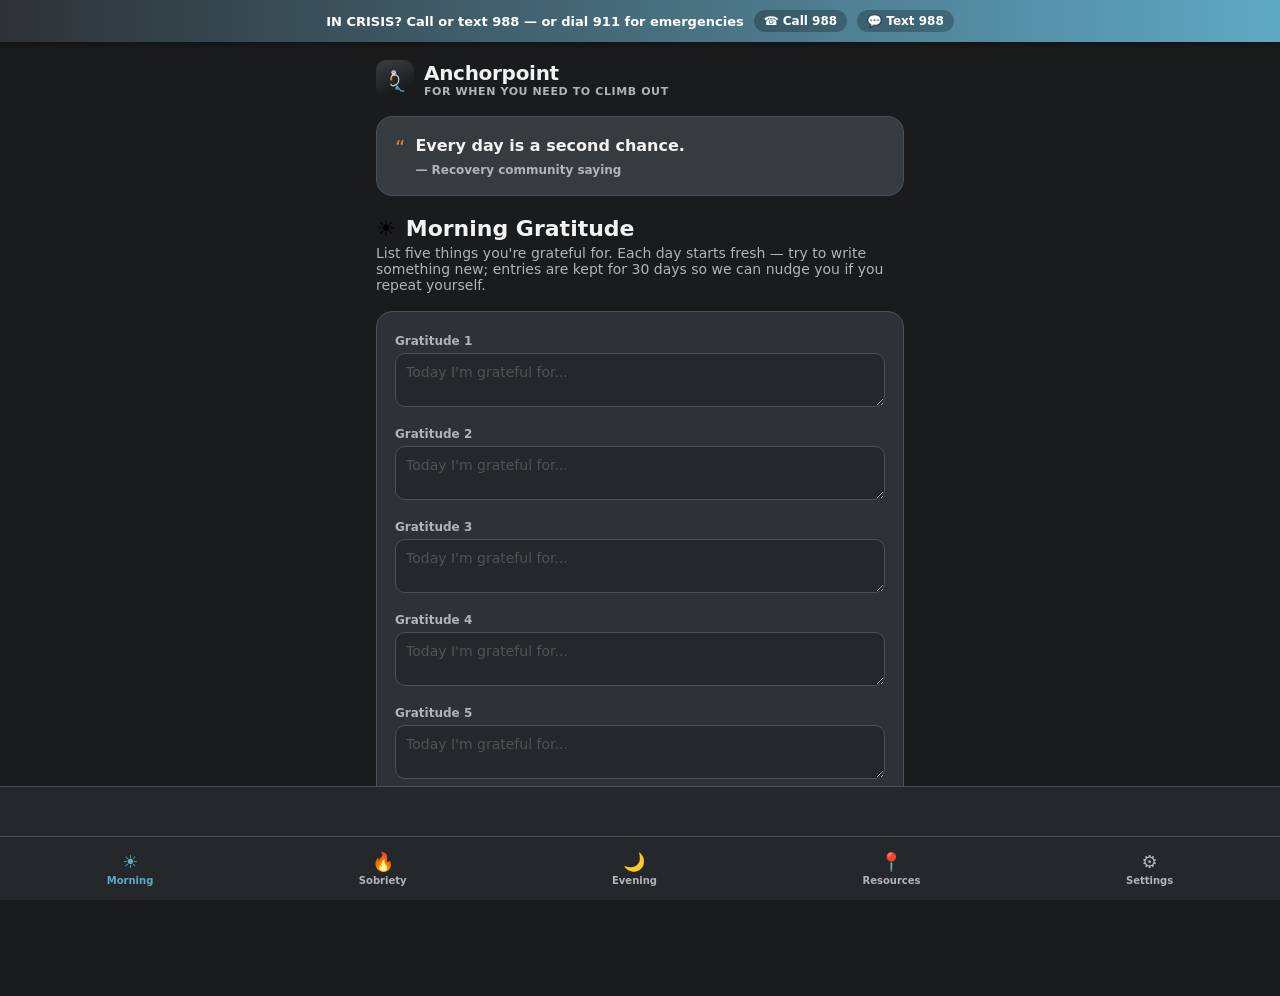
==== commit e732221f: "Add files via upload" ====
--- a/index.html
+++ b/index.html
@@ -16,6 +16,21 @@
 <meta name="mobile-web-app-capable" content="yes" />
 <meta name="apple-mobile-web-app-status-bar-style" content="black-translucent" />
 <meta name="apple-mobile-web-app-title" content="Anchorpoint" />
+<!-- AdSense loader: only fetches the real ad script once ADSENSE_CLIENT_ID (set further down)
+     is a real ID rather than the XXXX placeholder. Safe to leave in place either way. -->
+<script>
+(function() {
+  // Kept in sync with ADSENSE_CLIENT_ID in the app script below.
+  var clientId = "ca-pub-2293731514743936";
+  if (clientId.indexOf("XXXX") === -1) {
+    var s = document.createElement("script");
+    s.async = true;
+    s.src = "https://pagead2.googlesyndication.com/pagead/js/adsbygoogle.js?client=" + clientId;
+    s.crossOrigin = "anonymous";
+    document.head.appendChild(s);
+  }
+})();
+</script>
 <meta name="format-detection" content="telephone=no" />
 <style>
 * { box-sizing: border-box; }
@@ -440,7 +455,7 @@
   document.body.style.background = t.bg;
   root.innerHTML = "";
 
-  var wrap = el("div", { style: { minHeight: "100vh", background: t.bg, fontFamily: t.body, paddingBottom: "calc(90px + env(safe-area-inset-bottom, 0px))" } });
+  var wrap = el("div", { style: { minHeight: "100vh", background: t.bg, fontFamily: t.body, paddingBottom: "calc(140px + env(safe-area-inset-bottom, 0px))" } });
   var banner = crisisBanner(t);
   wrap.appendChild(banner);
   var spacer = el("div");
@@ -483,7 +498,7 @@
   container.appendChild(tabRenderers[state.tab](t));
 
   wrap.appendChild(container);
-  wrap.appendChild(bottomNav(t));
+  wrap.appendChild(bottomBar(t));
   root.appendChild(wrap);
 
   // Match the spacer to the crisis banner's true rendered height (it wraps
@@ -548,9 +563,60 @@
   { key: "resources", label: "Resources", icon: "\uD83D\uDCCD" },
   { key: "settings", label: "Settings", icon: "\u2699\uFE0F" }
 ];
+
+/* ===========================================================
+   AD BANNER
+   Fixed bottom banner, stacked ABOVE the tab nav so it never
+   covers navigation. Uses Google AdSense (works in-browser and
+   inside a TWA-wrapped Android app, since a TWA just renders
+   this live web page).
+
+   SETUP REQUIRED before this shows real ads:
+   1. Create an AdSense account: https://adsense.google.com
+   2. Get approved (can take days; needs real, substantial content —
+      this app already qualifies).
+   3. Replace ADSENSE_CLIENT_ID and AD_SLOT_ID below with your real IDs.
+   4. In AdSense settings > Blocking controls > Sensitive categories,
+      block: Alcohol, Gambling, Dating, Weight loss / supplements.
+      This matters a lot for a recovery-focused audience.
+   Until real IDs are set, this renders a placeholder so the layout
+   is correct and testable without a live ad account.
+=========================================================== */
+var ADSENSE_CLIENT_ID = "ca-pub-2293731514743936";
+var AD_SLOT_ID = "8627879721";
+var ADS_CONFIGURED = ADSENSE_CLIENT_ID.indexOf("XXXX") === -1 && AD_SLOT_ID.indexOf("XXXX") === -1;
+
+function adBanner(t) {
+  var holder = el("div", {
+    style: {
+      background: t.bgSoft, borderTop: "1px solid " + t.border,
+      display: "flex", alignItems: "center", justifyContent: "center",
+      height: "50px", overflow: "hidden"
+    }
+  });
+
+  if (ADS_CONFIGURED) {
+    holder.innerHTML = '<ins class="adsbygoogle" style="display:inline-block;width:320px;height:50px" '
+      + 'data-ad-client="' + ADSENSE_CLIENT_ID + '" data-ad-slot="' + AD_SLOT_ID + '"></ins>';
+    (window.adsbygoogle = window.adsbygoogle || []).push({});
+  } else {
+    holder.appendChild(el("div", {
+      style: { fontSize: "11px", color: t.textMuted, fontWeight: "600", letterSpacing: "0.3px" }
+    }, ["Ad space \u2014 connect AdSense account to activate"]));
+  }
+  return holder;
+}
+
+function bottomBar(t) {
+  var wrap = el("div", { style: { position: "fixed", bottom: "0", left: "0", right: "0", zIndex: "900" } });
+  wrap.appendChild(adBanner(t));
+  wrap.appendChild(bottomNav(t));
+  return wrap;
+}
+
 function bottomNav(t) {
   var nav = el("div", {
-    style: { position: "fixed", bottom: "0", left: "0", right: "0", background: t.bgSoft, borderTop: "1px solid " + t.border, display: "flex", justifyContent: "space-around", padding: "8px 4px calc(8px + env(safe-area-inset-bottom, 0px))", zIndex: "900" }
+    style: { background: t.bgSoft, borderTop: "1px solid " + t.border, display: "flex", justifyContent: "space-around", padding: "8px 4px calc(8px + env(safe-area-inset-bottom, 0px))" }
   });
   TABS.forEach(function(tb) {
     var active = state.tab === tb.key;
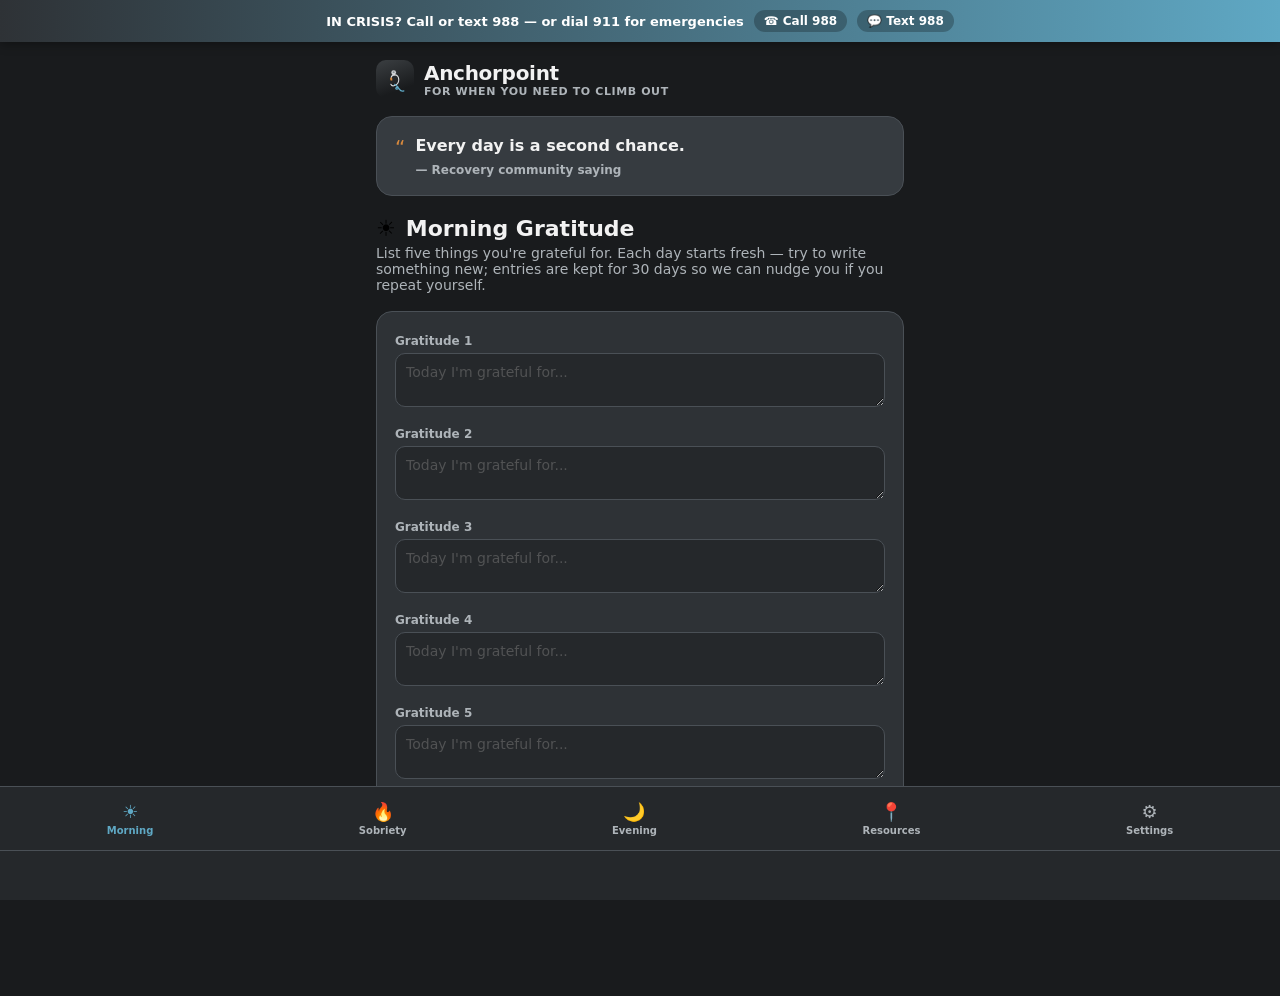
==== commit da04222f: "Rename index-4.html to index.html" ====
--- a/index.html
+++ b/index.html
@@ -565,51 +565,69 @@
 ];
 
 /* ===========================================================
-   AD BANNER
-   Fixed bottom banner, stacked ABOVE the tab nav so it never
-   covers navigation. Uses Google AdSense (works in-browser and
-   inside a TWA-wrapped Android app, since a TWA just renders
-   this live web page).
-
-   SETUP REQUIRED before this shows real ads:
-   1. Create an AdSense account: https://adsense.google.com
-   2. Get approved (can take days; needs real, substantial content —
-      this app already qualifies).
-   3. Replace ADSENSE_CLIENT_ID and AD_SLOT_ID below with your real IDs.
-   4. In AdSense settings > Blocking controls > Sensitive categories,
-      block: Alcohol, Gambling, Dating, Weight loss / supplements.
-      This matters a lot for a recovery-focused audience.
-   Until real IDs are set, this renders a placeholder so the layout
-   is correct and testable without a live ad account.
+   AD BANNER — FIXED VERSION
+   The ad slot is created ONCE and lives outside the part of the
+   page that gets rebuilt on every tab switch. Previously a fresh
+   <ins class="adsbygoogle"> was created and pushed to AdSense on
+   every single render() call (i.e. every tab tap), while the old
+   one was simultaneously destroyed via root.innerHTML = "". That
+   race — destroying an ad node mid-load while re-invoking
+   adsbygoogle.push() — is what was crashing the page (black
+   screen, dropped back to Chrome). Now the ad container is
+   appended directly to document.body once, is never removed, and
+   is only ever filled a single time.
 =========================================================== */
 var ADSENSE_CLIENT_ID = "ca-pub-2293731514743936";
 var AD_SLOT_ID = "8627879721";
 var ADS_CONFIGURED = ADSENSE_CLIENT_ID.indexOf("XXXX") === -1 && AD_SLOT_ID.indexOf("XXXX") === -1;
-
-function adBanner(t) {
-  var holder = el("div", {
-    style: {
-      background: t.bgSoft, borderTop: "1px solid " + t.border,
-      display: "flex", alignItems: "center", justifyContent: "center",
-      height: "50px", overflow: "hidden"
+var AD_BAR_HEIGHT = 50;
+
+var adContainerEl = null;
+var adInitialized = false;
+
+function ensureAdContainer(t) {
+  if (!adContainerEl) {
+    adContainerEl = el("div", {
+      style: {
+        position: "fixed", left: "0", right: "0", bottom: "0", zIndex: "899",
+        display: "flex", alignItems: "center", justifyContent: "center",
+        height: AD_BAR_HEIGHT + "px", overflow: "hidden"
+      }
+    });
+    document.body.appendChild(adContainerEl);
+  }
+
+  // Safe to update every render — this only touches the container's own
+  // style, it never removes/recreates the ad node inside it.
+  adContainerEl.style.background = t.bgSoft;
+  adContainerEl.style.borderTop = "1px solid " + t.border;
+
+  if (adInitialized) return;
+  adInitialized = true;
+
+  if (ADS_CONFIGURED) {
+    var ins = el("ins", {
+      "class": "adsbygoogle",
+      style: { display: "inline-block", width: "320px", height: AD_BAR_HEIGHT + "px" },
+      "data-ad-client": ADSENSE_CLIENT_ID,
+      "data-ad-slot": AD_SLOT_ID
+    });
+    adContainerEl.appendChild(ins);
+    try {
+      (window.adsbygoogle = window.adsbygoogle || []).push({});
+    } catch (e) {
+      console.warn("AdSense push failed:", e);
     }
-  });
-
-  if (ADS_CONFIGURED) {
-    holder.innerHTML = '<ins class="adsbygoogle" style="display:inline-block;width:320px;height:50px" '
-      + 'data-ad-client="' + ADSENSE_CLIENT_ID + '" data-ad-slot="' + AD_SLOT_ID + '"></ins>';
-    (window.adsbygoogle = window.adsbygoogle || []).push({});
   } else {
-    holder.appendChild(el("div", {
+    adContainerEl.appendChild(el("div", {
       style: { fontSize: "11px", color: t.textMuted, fontWeight: "600", letterSpacing: "0.3px" }
     }, ["Ad space \u2014 connect AdSense account to activate"]));
   }
-  return holder;
 }
 
 function bottomBar(t) {
-  var wrap = el("div", { style: { position: "fixed", bottom: "0", left: "0", right: "0", zIndex: "900" } });
-  wrap.appendChild(adBanner(t));
+  ensureAdContainer(t);
+  var wrap = el("div", { style: { position: "fixed", bottom: AD_BAR_HEIGHT + "px", left: "0", right: "0", zIndex: "900" } });
   wrap.appendChild(bottomNav(t));
   return wrap;
 }
